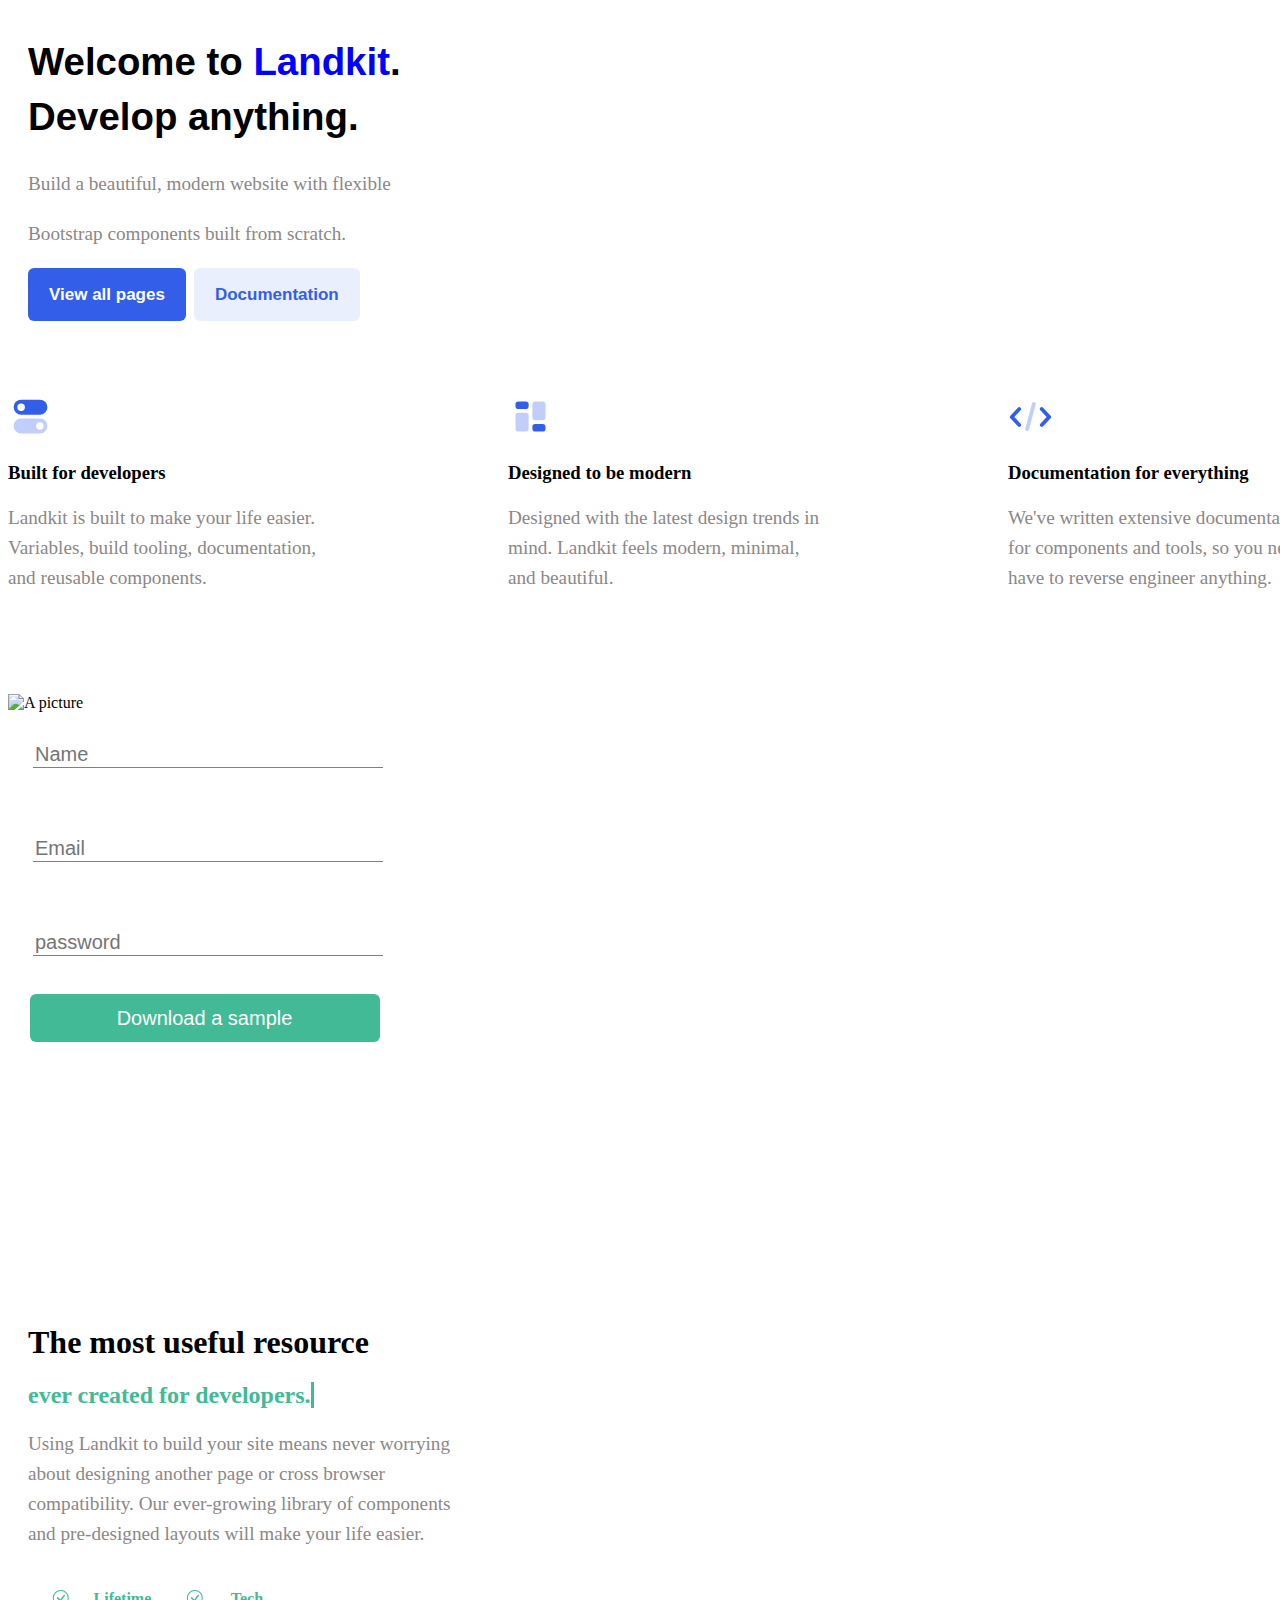
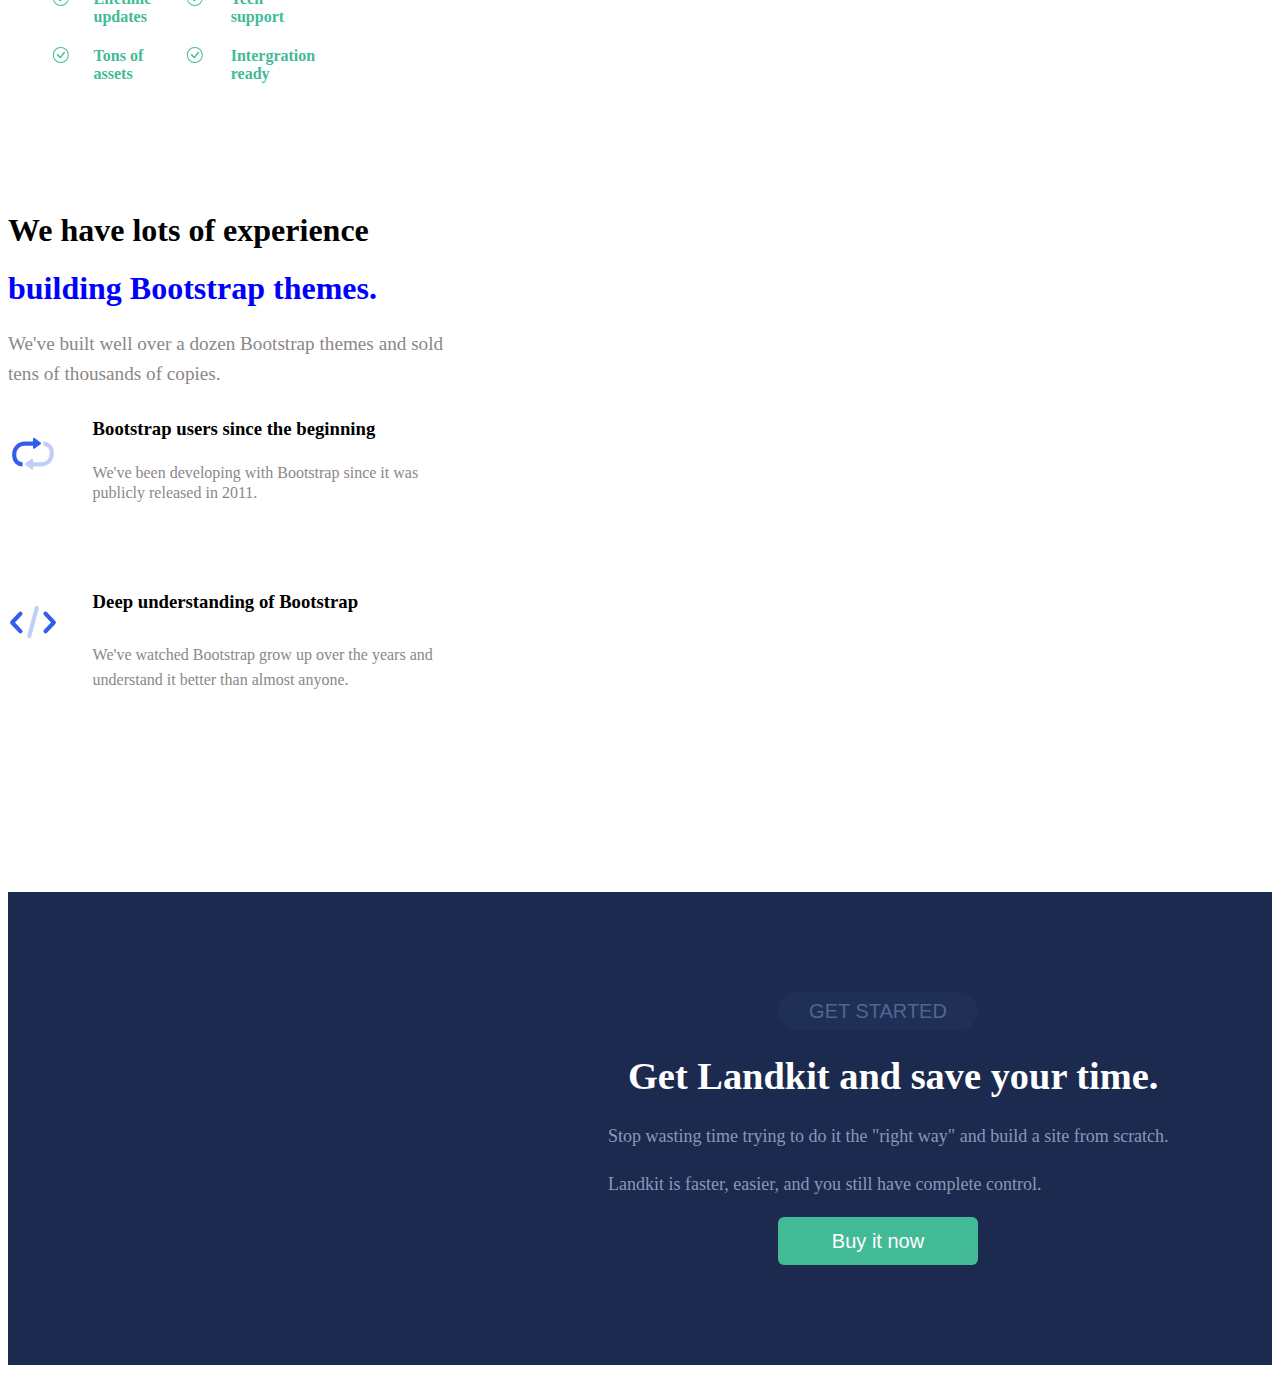
==== index.html @ 974fb0d6 "this is my html" ====
<!DOCTYPE html>
<html lang="en">
  <head>
    <meta charset="UTF-8" />
    <meta name="viewport" content="width=device-width, initial-scale=1.0" />
    <title>EVAN'S Homework WEBSITE</title>
    <link rel="stylesheet" href="index.css" />
    <link 
    href="https://fonts.googleapis.com/css2?family=Open+Sans:wght@300;400;600;700;800&display=swap" 
    rel="stylesheet">
  </head>
  <body>
    <div class="img1">
      <div class="container">
        <div class="h1">
          <h1 class="display-3 text-center text-md-left">
            Welcome to <span class="blueword">Landkit</span>. <br />
            Develop anything.
          </h1>
        </div>
        <div class="paragraph">
          <p>Build a beautiful, modern website with flexible</p>
          <p>Bootstrap components built from scratch.</p>
        </div>
        <div class="buttons">
          <button>View all pages</button>
          <button>Documentation</button>
          </div>
        </div>
      </div>
    </div>





    <!-- IMG 2 -->


    <div class="container2">
        <div class="card">
            <!-- Icon -->
            <div class="Icon">
              <svg
                width="45"
                height="45"
                viewBox="0 0 24 24"
                xmlns="http://www.w3.org/2000/svg"
              >
                <g fill="none" fill-rule="evenodd">
                  <path d="M0 0h24v24H0z" />
                  <path
                    d="M7 3h10a4 4 0 110 8H7a4 4 0 110-8zm0 6a2 2 0 100-4 2 2 0 000 4z"
                    fill="#335EEA"
                  />
                  <path
                    d="M7 13h10a4 4 0 110 8H7a4 4 0 110-8zm10 6a2 2 0 100-4 2 2 0 000 4z"
                    fill="#335EEA"
                    opacity=".3"
                  />
                </g>
              </svg>
            </div>

            <!-- Heading -->
            <h3>Built for developers</h3>

            <!-- Text -->
            <p class="paragraph">
              Landkit is built to make your life easier. 
              <br>
              Variables, build
              tooling, documentation,
              <br> and reusable components.
            </p>
          </div>
          <style>
            *{
              box-sizing: border-box
            }
            .card {
              float: left;
              width: 50%;
            }
          </style>
          <div class="card" data-aos="fade-up" data-aos-delay="50">
            <!-- Icon -->
            <div class="icon text-primary mb-3">
              <svg
                width="45"
                height="45"
                viewBox="0 0 24 24"
                xmlns="http://www.w3.org/2000/svg"
              >
                <g fill="none" fill-rule="evenodd">
                  <path d="M0 0h24v24H0z" />
                  <path
                    d="M5.5 4h4A1.5 1.5 0 0111 5.5v1A1.5 1.5 0 019.5 8h-4A1.5 1.5 0 014 6.5v-1A1.5 1.5 0 015.5 4zm9 12h4a1.5 1.5 0 011.5 1.5v1a1.5 1.5 0 01-1.5 1.5h-4a1.5 1.5 0 01-1.5-1.5v-1a1.5 1.5 0 011.5-1.5z"
                    fill="#335EEA"
                  />
                  <path
                    d="M5.5 10h4a1.5 1.5 0 011.5 1.5v7A1.5 1.5 0 019.5 20h-4A1.5 1.5 0 014 18.5v-7A1.5 1.5 0 015.5 10zm9-6h4A1.5 1.5 0 0120 5.5v7a1.5 1.5 0 01-1.5 1.5h-4a1.5 1.5 0 01-1.5-1.5v-7A1.5 1.5 0 0114.5 4z"
                    fill="#335EEA"
                    opacity=".3"
                  />
                </g>
              </svg>
            </div>

            <!-- Heading -->
            <h3>Designed to be modern</h3>

            <!-- Text -->
            <p class="paragraph">
              Designed with the latest design trends in
              <br> mind. Landkit feels
              modern, minimal,
              <br> and beautiful.
            </p>
            <style>
              *{
                box-sizing: border-box
              }
              .card2 {
                float: left;
                width: 50%;
              }
              .container2 {
                display: flex;
              }
            </style>
          </div>
          <div class="card2" data-aos="fade-up" data-aos-delay="100">
            <!-- Icon -->
            <div class="icon text-primary mb-3">
              <svg
                width="45"
                height="45"
                viewBox="0 0 24 24"
                xmlns="http://www.w3.org/2000/svg"
              >
                <g fill="none" fill-rule="evenodd">
                  <path d="M0 0h24v24H0z" />
                  <path
                    d="M17.272 8.685a1 1 0 111.456-1.37l4 4.25a1 1 0 010 1.37l-4 4.25a1 1 0 01-1.456-1.37l3.355-3.565-3.355-3.565zm-10.544 0L3.373 12.25l3.355 3.565a1 1 0 01-1.456 1.37l-4-4.25a1 1 0 010-1.37l4-4.25a1 1 0 011.456 1.37z"
                    fill="#335EEA"
                  />
                  <rect
                    fill="#335EEA"
                    opacity=".3"
                    transform="rotate(15 12 12)"
                    x="11"
                    y="4"
                    width="2"
                    height="16"
                    rx="1"
                  />
                </g>
              </svg>
            </div>

            <!-- Heading -->
            <h3>Documentation for everything</h3>

            <!-- Text -->
            <p class="paragraph">
              We've written extensive documentation
              <br> for components and tools, so
              you never
              <br> have to reverse engineer anything.
            </p>
          </div>
        </div>
    </div>


    <!-- IMG 3 -->




    <div class="container3">
        <!-- Card -->
        <div class="cardshadow">

          <!-- Image -->
          <img src="https://landkit.goodthemes.co/assets/img/photos/photo-2.jpg" alt="A picture" class="card-img-top">

          <!-- Body -->
          <div class="card-body">

            <!-- Form -->
            <div class="form">
              <form>
              <input type="text" name="Name" class="form-ctrl" placeholder="Name" required>
              <br>
              <input type="email" name="Email" class="form-ctrl" placeholder="Email" required>
              <br>
              <input type="password" name="Password" class="form-ctrl" placeholder="password" required>
              <br>
              <button>Download a sample</button>
              </form>
            </div>
        </div>
      </div>
    </div>

<!-- IMG 4 -->
    <div class="container4">
      <div class="h1-h2">
        <h1>The most useful resource </h1>
        <h2>ever created for <span>developers.</span></h2>
      </div>
      <div class="paragraph">
        <p>Using Landkit to build your site means never worrying <br> about
            designing another page or cross browser <br> compatibility. Our ever-growing library of components <br> and pre-designed layouts will make your life easier.</p>
      </div>
      <div class="checks">
        <div class="right-side">
        <div class="check1">
          <svg width="1em" height="1em" viewBox="0 0 16 16" class="bi bi-check-circle" fill="currentColor" xmlns="http://www.w3.org/2000/svg">
            <path fill-rule="evenodd" d="M8 15A7 7 0 1 0 8 1a7 7 0 0 0 0 14zm0 1A8 8 0 1 0 8 0a8 8 0 0 0 0 16z"/>
            <path fill-rule="evenodd" d="M10.97 4.97a.75.75 0 0 1 1.071 1.05l-3.992 4.99a.75.75 0 0 1-1.08.02L4.324 8.384a.75.75 0 1 1 1.06-1.06l2.094 2.093 3.473-4.425a.236.236 0 0 1 .02-.022z"/>
          </svg>
          <h4>Lifetime updates</h4>
          <style>
            *{
              box-sizing: border-box;
            }
            .check1 svg{
              float: left;
              width: 50%;
            }
            .check1 h4 {
              display: flex;
            }
          </style>
          </div>
          <div class="check2">
          <svg width="1em" height="1em" viewBox="0 0 16 16" class="bi bi-check-circle" fill="currentColor" xmlns="http://www.w3.org/2000/svg">
            <path fill-rule="evenodd" d="M8 15A7 7 0 1 0 8 1a7 7 0 0 0 0 14zm0 1A8 8 0 1 0 8 0a8 8 0 0 0 0 16z"/>
            <path fill-rule="evenodd" d="M10.97 4.97a.75.75 0 0 1 1.071 1.05l-3.992 4.99a.75.75 0 0 1-1.08.02L4.324 8.384a.75.75 0 1 1 1.06-1.06l2.094 2.093 3.473-4.425a.236.236 0 0 1 .02-.022z"/>
          </svg>
          <h4>Tons of assets</h4>
          <style>
            *{
              box-sizing: border-box;
            }
            .check2 svg{
              float: left;
              width: 50%;
            }
            .check2 h4 {
              display: flex;
            }
          </style>
          </div>
          </div> 
          <style>
            *{
              box-sizing: border-box;
            }
            .right-side svg{
              float: left;
              width: 50%;
            }
            .checks {
              display: flex;
            }
          </style>
          <div class="left-side">
          <div class="check3">
          <svg width="1em" height="1em" viewBox="0 0 16 16" class="bi bi-check-circle" fill="currentColor" xmlns="http://www.w3.org/2000/svg">
            <path fill-rule="evenodd" d="M8 15A7 7 0 1 0 8 1a7 7 0 0 0 0 14zm0 1A8 8 0 1 0 8 0a8 8 0 0 0 0 16z"/>
            <path fill-rule="evenodd" d="M10.97 4.97a.75.75 0 0 1 1.071 1.05l-3.992 4.99a.75.75 0 0 1-1.08.02L4.324 8.384a.75.75 0 1 1 1.06-1.06l2.094 2.093 3.473-4.425a.236.236 0 0 1 .02-.022z"/>
          </svg>
          <h4>Tech support</h4>
          <style>
            *{
              box-sizing: border-box;
            }
            .check3 svg{
              float: left;
              width: 50%;
            }
            .check3 h4 {
              display: flex;
            }
          </style>
        </div>
        <div class="check4">
          <svg width="1em" height="1em" viewBox="0 0 16 16" class="bi bi-check-circle" fill="currentColor" xmlns="http://www.w3.org/2000/svg">
            <path fill-rule="evenodd" d="M8 15A7 7 0 1 0 8 1a7 7 0 0 0 0 14zm0 1A8 8 0 1 0 8 0a8 8 0 0 0 0 16z"/>
            <path fill-rule="evenodd" d="M10.97 4.97a.75.75 0 0 1 1.071 1.05l-3.992 4.99a.75.75 0 0 1-1.08.02L4.324 8.384a.75.75 0 1 1 1.06-1.06l2.094 2.093 3.473-4.425a.236.236 0 0 1 .02-.022z"/>
          </svg>
          <h4>Intergration ready</h4>
          <style>
            *{
              box-sizing: border-box;
            }
            .check4 svg{
              float: left;
              width: 50%;
            }
            .check4 h4 {
              display: flex;
            }
          </style>
        </div>
        </div>
        </div>
      </div>
    </div>
    <div class="container5">
      <div class="img5-h1">
        <h1>We have lots of experience</h1>
        <h1><span>building Bootstrap themes.</span></h1>
      </div>
      <div class="paragraph">
        <p>We've built well over a dozen Bootstrap themes and sold
          <br> tens of thousands of copies.</p>
      </div>
      <div class="img5-card1">
        <!-- Icon -->
        <div class="img5-icon1">
          <svg width="50" height="50" viewBox="0 0 24 24" xmlns="http://www.w3.org/2000/svg"><g fill="none" fill-rule="evenodd"><path d="M0 0h24v24H0z"></path><path d="M12 8H8a4 4 0 00-4 4v1a3 3 0 003 3v2a5 5 0 01-5-5v-1a6 6 0 016-6h4V4.728a.5.5 0 01.8-.4l2.856 2.133a.5.5 0 01-.001.802l-2.857 2.121A.5.5 0 0112 8.983V8z" fill="#335EEA"></path><path d="M12.058 16H16a4 4 0 004-4v-1a3 3 0 00-3-3V6a5 5 0 015 5v1a6 6 0 01-6 6h-3.942v.983a.5.5 0 01-.798.401l-2.857-2.12a.5.5 0 010-.803l2.856-2.134a.5.5 0 01.8.401V16z" fill="#335EEA" opacity=".3"></path></g></svg>
        </div>
        <div class="img5-h3">
          <h3>Bootstrap users since the beginning</h3>
        </div>
        <div class="img5-paragraph">
          <p>We've been developing with Bootstrap since it was 
           <br> publicly released in 2011.</p>
        </div>
        <style>
          *{
            box-sizing: border-box;
              }
          .img5-icon1{
            float: left;
            width: 18%;
          }
          .img5-paragraph{
            display: flex;
          }
        </style>   
      </div>
      <div class="img5-card2">
        <div class="img5-icon2">
          <svg width="50" height="50" viewBox="0 0 24 24" xmlns="http://www.w3.org/2000/svg"><g fill="none" fill-rule="evenodd"><path d="M0 0h24v24H0z"></path><path d="M17.272 8.685a1 1 0 111.456-1.37l4 4.25a1 1 0 010 1.37l-4 4.25a1 1 0 01-1.456-1.37l3.355-3.565-3.355-3.565zm-10.544 0L3.373 12.25l3.355 3.565a1 1 0 01-1.456 1.37l-4-4.25a1 1 0 010-1.37l4-4.25a1 1 0 011.456 1.37z" fill="#335EEA"></path><rect fill="#335EEA" opacity=".3" transform="rotate(15 12 12)" x="11" y="4" width="2" height="16" rx="1"></rect></g></svg>
        </div>
        <div class="img5-h32">
          <h3>Deep understanding of Bootstrap</h3>
        </div>
        <div class="img5-paragraph2">
          <p>
            We've watched Bootstrap grow up over the years and 
           <br> understand it better than almost anyone.
          </p>
        </div>
        <style>
          *{
            box-sizing: border-box;
              }
          .img5-icon2{
            float: left;
            width: 18%;
          }
          .img5-paragraph2{
            display: flex;
          }
        </style>
      </div>
    </div>


    <!-- IMG 6 -->

    <div class="container6">
      <div class="button6">
        <button>GET STARTED</button>
      </div>
      <div class="h16">
        <h1>Get Landkit and save your time.</h1>
      </div>
      <div class="p6">
        <p>Stop wasting time trying to do it the "right way" and build a site from scratch.</p> <p> Landkit is faster, easier, and you still have complete control.</p>
      </div>
      <div class="button7">
        <button>Buy it now</button>
      </div>
    </div>
  </body>
</html>
---- index.css ----
.container {
  background-color: white;
  height: 114px;
  width: 480px;
  display: inline-block;
  padding-left: 20px;
  padding-right: 20px;
  position: relative;
}

.h1 {
  line-height: 55px;
  font-size: larger;
  font-family: "Quicksand", sans-serif;
  font-family: "Raleway", sans-serif;
}

.blueword {
  color: blue;
}

.paragraph {
  line-height: 15px;
  font-weight: 400;
  font-size: larger;
  color: rgb(139, 135, 135);
}

.buttons button {
  padding: 13px 20px;
  border: 1px solid transparent;
  background-color: rgb(51, 94, 234);
  color: white;
  font-size: 17px;
  font-weight: 600;
  line-height: 25px;
  margin-right: 4px;
  border-radius: 6px;
  text-align: center;
  cursor: pointer;
  transition-duration: 0.25s;
}

.buttons button:hover {
  box-shadow: 0 1rem 2.5rem rgba(22, 28, 45, 0.1),
    0 0.5rem 1rem -0.75rem rgba(22, 28, 45, 0.1);
  transform: translate3d(0, -3px, 0);
}

.buttons button:last-of-type {
  color: #335eea;
  background-color: rgba(51, 94, 234, 0.1);
}

/* IMG 2 */
.container2 {
  height: 10px;
  width: 1500px;
  background-color: white;
  padding-top: 90px;
}

.h3 {
  font-size: larger;
}

.Icon {
  position: relative;
  display: inline-block;
}

.paragraph {
  line-height: 30px;
}

/* IMG 3 */
.container3 {
  display: block;
  height: 610px;
  width: 393px;
  padding-top: 300px;
  background: transparent;
}

.card-img-top {
  height: 262px;
  width: 393px;
}

.form-ctrl {
  width: 350px;
  background: transparent;
  border: none;
  outline: none;
  border-bottom: 1px solid gray;
  color: white;
  font-size: 20px;
  margin-bottom: 20px;
  margin-left: 25px;
  margin-top: 30px;
  display: flex;
  align-items: center;
  justify-content: space-between;
}

.input {
  height: 45px;
  width: 59;
}

.form button {
  padding: 13px 20px;
  border: 1px solid transparent;
  background-color: #42ba96;
  color: white;
  width: 350px;
  font-size: 20px;
  font-weight: 300px;
  line-height: 20px;
  margin-right: auto;
  margin-left: auto;
  border-radius: 6px;
  text-align: center;
  cursor: pointer;
  transition: 0.2s;
  display: flex;
  align-items: flex-end;
  justify-content: center;
}

.form button:hover {
  box-shadow: 0 1rem 2.5rem rgba(22, 28, 45, 0.1),
    0 0.5rem 1rem -0.75rem rgba(22, 28, 45, 0.1);
  transform: translate3d(0, -3px, 0);
}

.form button:last-of-type {
  color: white;
  background-color: #42ba96;
}

/* IMG 4 */

.container4 {
  display: block;
  padding: 20px 20px;
  height: 408px;
  width: 500px;
}

.h1-h2 {
  margin-top: 300px;
}

.h1-h2 h2 {
  color: #42ba96;
}

.h1-h2 span {
  animation: type 3s steps(11);
  overflow: hidden;
  white-space: nowrap;
  border-right: 3px solid #42ba96;
  width: 22ch;
}

@keyframes type {
  0% {
    width: 0ch;
  }
  100% {
    width: 22ch;
  }
}

.checks {
  width: 500px;
}

.checks svg {
  color: #42ba96;
  display: flex;
}

.checks h4 {
  color: #42ba96;
}

/* IMG 5 */
.container5 {
  height: 480px;
  width: 460px;
}

.img5-h1 {
  margin-top: 400px;
}

.img5-h1 h1 span {
  color: blue;
}

.img5-paragraph {
  line-height: 20px;
  color: rgb(139, 135, 135);
}

.img5-card1 {
  width: 470px;
  height: 150px;
}

.img5-card1 h3 {
  margin-top: 40px;
  line-height: 0px;
}

.img5-card2 {
  width: 470px;
  height: 100px;
}

.img5-paragraph2 {
  line-height: 25px;
  color: rgb(139, 135, 135);
}

.img5-h32 {
  line-height: 10px;
}

/* IMG 6 */
.container6 {
  margin-top: 200px;
  height: 1660;
  width: 1662;
  background-color: #1b2a4e;
  padding-top: 100px;
  padding-bottom: 100px;
}

.button6 button {
  padding: 13px 20px;
  border: 1px solid transparent;
  background-color: rgba(80, 102, 144, 0.1);
  color: #506690;
  width: 200px;
  font-size: 20px;
  font-weight: 300px;
  line-height: 10px;
  margin-left: 770px;
  border-radius: 30px;
  text-align: center;
  cursor: pointer;
  transition: 0.2s;
  display: flex;
  align-items: flex-end;
  justify-content: center;
}

.button6 button:last-of-type {
  color: #506690;
  background-color: rgba(80, 102, 144, 0.1);
}

.h16 {
  color: white;
  margin-left: 620px;
  line-height: 40px;
  font-size: larger;
}

.p6 {
  color: #869ab8;
  margin-left: 600px;
  line-height: 30px;
  font-size: large;
}

.button7 button {
  padding: 13px 20px;
  border: 1px solid transparent;
  background-color: #42ba96;
  color: white;
  width: 200px;
  font-size: 20px;
  font-weight: 300px;
  line-height: 20px;
  margin-left: 770px;
  border-radius: 6px;
  text-align: center;
  cursor: pointer;
  transition: 0.2s;
  display: flex;
  align-items: flex-end;
  justify-content: center;
}

.button7 button:hover {
  box-shadow: 0 1rem 2.5rem rgba(22, 28, 45, 0.1),
    0 0.5rem 1rem -0.75rem rgba(22, 28, 45, 0.1);
  transform: translate3d(0, -3px, 0);
}

.button7 button:last-of-type {
  color: white;
  background-color: #42ba96;
}
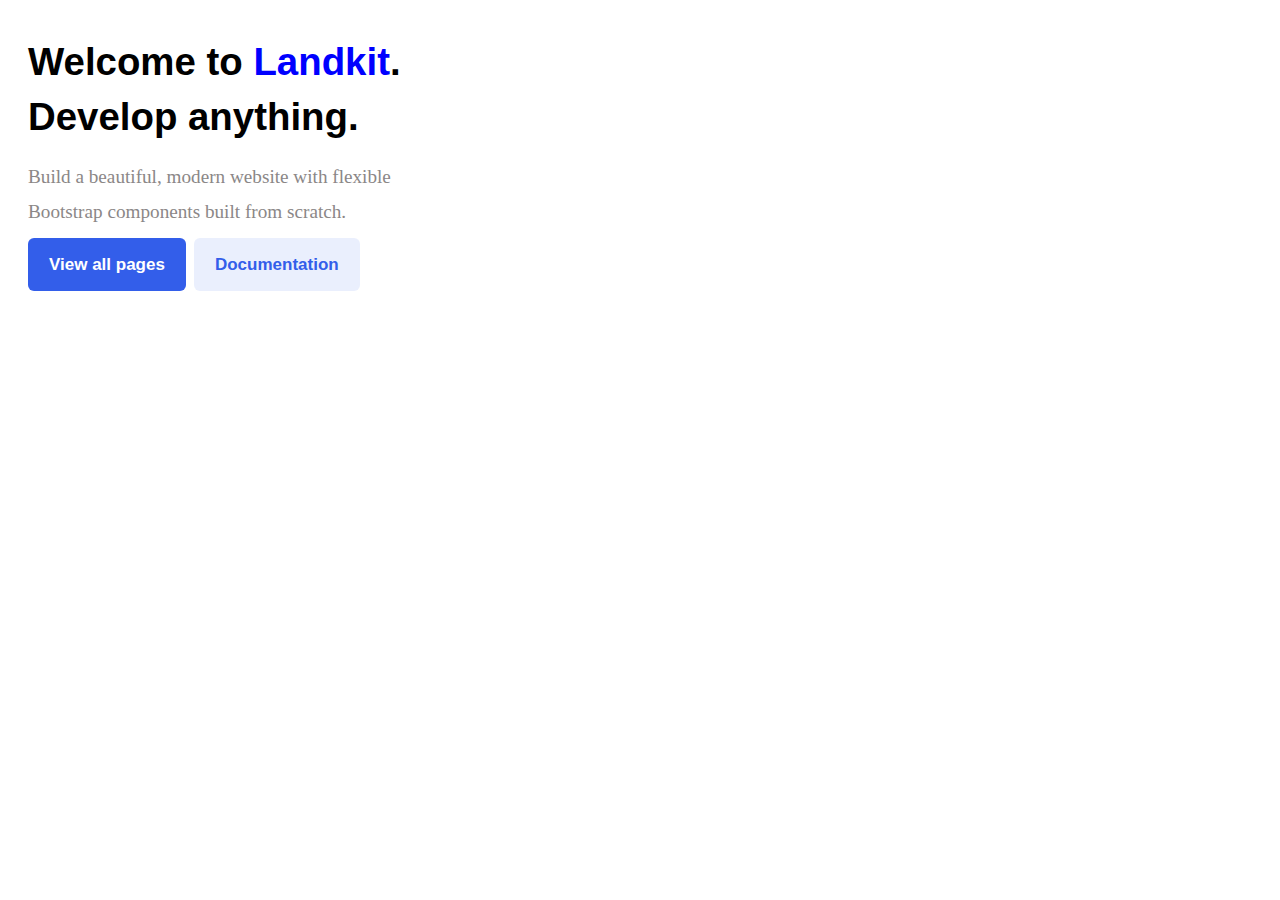
==== commit 29bd6544: "changed" ====
--- a/index.html
+++ b/index.html
@@ -29,366 +29,5 @@
         </div>
       </div>
     </div>
-
-
-
-
-
-    <!-- IMG 2 -->
-
-
-    <div class="container2">
-        <div class="card">
-            <!-- Icon -->
-            <div class="Icon">
-              <svg
-                width="45"
-                height="45"
-                viewBox="0 0 24 24"
-                xmlns="http://www.w3.org/2000/svg"
-              >
-                <g fill="none" fill-rule="evenodd">
-                  <path d="M0 0h24v24H0z" />
-                  <path
-                    d="M7 3h10a4 4 0 110 8H7a4 4 0 110-8zm0 6a2 2 0 100-4 2 2 0 000 4z"
-                    fill="#335EEA"
-                  />
-                  <path
-                    d="M7 13h10a4 4 0 110 8H7a4 4 0 110-8zm10 6a2 2 0 100-4 2 2 0 000 4z"
-                    fill="#335EEA"
-                    opacity=".3"
-                  />
-                </g>
-              </svg>
-            </div>
-
-            <!-- Heading -->
-            <h3>Built for developers</h3>
-
-            <!-- Text -->
-            <p class="paragraph">
-              Landkit is built to make your life easier. 
-              <br>
-              Variables, build
-              tooling, documentation,
-              <br> and reusable components.
-            </p>
-          </div>
-          <style>
-            *{
-              box-sizing: border-box
-            }
-            .card {
-              float: left;
-              width: 50%;
-            }
-          </style>
-          <div class="card" data-aos="fade-up" data-aos-delay="50">
-            <!-- Icon -->
-            <div class="icon text-primary mb-3">
-              <svg
-                width="45"
-                height="45"
-                viewBox="0 0 24 24"
-                xmlns="http://www.w3.org/2000/svg"
-              >
-                <g fill="none" fill-rule="evenodd">
-                  <path d="M0 0h24v24H0z" />
-                  <path
-                    d="M5.5 4h4A1.5 1.5 0 0111 5.5v1A1.5 1.5 0 019.5 8h-4A1.5 1.5 0 014 6.5v-1A1.5 1.5 0 015.5 4zm9 12h4a1.5 1.5 0 011.5 1.5v1a1.5 1.5 0 01-1.5 1.5h-4a1.5 1.5 0 01-1.5-1.5v-1a1.5 1.5 0 011.5-1.5z"
-                    fill="#335EEA"
-                  />
-                  <path
-                    d="M5.5 10h4a1.5 1.5 0 011.5 1.5v7A1.5 1.5 0 019.5 20h-4A1.5 1.5 0 014 18.5v-7A1.5 1.5 0 015.5 10zm9-6h4A1.5 1.5 0 0120 5.5v7a1.5 1.5 0 01-1.5 1.5h-4a1.5 1.5 0 01-1.5-1.5v-7A1.5 1.5 0 0114.5 4z"
-                    fill="#335EEA"
-                    opacity=".3"
-                  />
-                </g>
-              </svg>
-            </div>
-
-            <!-- Heading -->
-            <h3>Designed to be modern</h3>
-
-            <!-- Text -->
-            <p class="paragraph">
-              Designed with the latest design trends in
-              <br> mind. Landkit feels
-              modern, minimal,
-              <br> and beautiful.
-            </p>
-            <style>
-              *{
-                box-sizing: border-box
-              }
-              .card2 {
-                float: left;
-                width: 50%;
-              }
-              .container2 {
-                display: flex;
-              }
-            </style>
-          </div>
-          <div class="card2" data-aos="fade-up" data-aos-delay="100">
-            <!-- Icon -->
-            <div class="icon text-primary mb-3">
-              <svg
-                width="45"
-                height="45"
-                viewBox="0 0 24 24"
-                xmlns="http://www.w3.org/2000/svg"
-              >
-                <g fill="none" fill-rule="evenodd">
-                  <path d="M0 0h24v24H0z" />
-                  <path
-                    d="M17.272 8.685a1 1 0 111.456-1.37l4 4.25a1 1 0 010 1.37l-4 4.25a1 1 0 01-1.456-1.37l3.355-3.565-3.355-3.565zm-10.544 0L3.373 12.25l3.355 3.565a1 1 0 01-1.456 1.37l-4-4.25a1 1 0 010-1.37l4-4.25a1 1 0 011.456 1.37z"
-                    fill="#335EEA"
-                  />
-                  <rect
-                    fill="#335EEA"
-                    opacity=".3"
-                    transform="rotate(15 12 12)"
-                    x="11"
-                    y="4"
-                    width="2"
-                    height="16"
-                    rx="1"
-                  />
-                </g>
-              </svg>
-            </div>
-
-            <!-- Heading -->
-            <h3>Documentation for everything</h3>
-
-            <!-- Text -->
-            <p class="paragraph">
-              We've written extensive documentation
-              <br> for components and tools, so
-              you never
-              <br> have to reverse engineer anything.
-            </p>
-          </div>
-        </div>
-    </div>
-
-
-    <!-- IMG 3 -->
-
-
-
-
-    <div class="container3">
-        <!-- Card -->
-        <div class="cardshadow">
-
-          <!-- Image -->
-          <img src="https://landkit.goodthemes.co/assets/img/photos/photo-2.jpg" alt="A picture" class="card-img-top">
-
-          <!-- Body -->
-          <div class="card-body">
-
-            <!-- Form -->
-            <div class="form">
-              <form>
-              <input type="text" name="Name" class="form-ctrl" placeholder="Name" required>
-              <br>
-              <input type="email" name="Email" class="form-ctrl" placeholder="Email" required>
-              <br>
-              <input type="password" name="Password" class="form-ctrl" placeholder="password" required>
-              <br>
-              <button>Download a sample</button>
-              </form>
-            </div>
-        </div>
-      </div>
-    </div>
-
-<!-- IMG 4 -->
-    <div class="container4">
-      <div class="h1-h2">
-        <h1>The most useful resource </h1>
-        <h2>ever created for <span>developers.</span></h2>
-      </div>
-      <div class="paragraph">
-        <p>Using Landkit to build your site means never worrying <br> about
-            designing another page or cross browser <br> compatibility. Our ever-growing library of components <br> and pre-designed layouts will make your life easier.</p>
-      </div>
-      <div class="checks">
-        <div class="right-side">
-        <div class="check1">
-          <svg width="1em" height="1em" viewBox="0 0 16 16" class="bi bi-check-circle" fill="currentColor" xmlns="http://www.w3.org/2000/svg">
-            <path fill-rule="evenodd" d="M8 15A7 7 0 1 0 8 1a7 7 0 0 0 0 14zm0 1A8 8 0 1 0 8 0a8 8 0 0 0 0 16z"/>
-            <path fill-rule="evenodd" d="M10.97 4.97a.75.75 0 0 1 1.071 1.05l-3.992 4.99a.75.75 0 0 1-1.08.02L4.324 8.384a.75.75 0 1 1 1.06-1.06l2.094 2.093 3.473-4.425a.236.236 0 0 1 .02-.022z"/>
-          </svg>
-          <h4>Lifetime updates</h4>
-          <style>
-            *{
-              box-sizing: border-box;
-            }
-            .check1 svg{
-              float: left;
-              width: 50%;
-            }
-            .check1 h4 {
-              display: flex;
-            }
-          </style>
-          </div>
-          <div class="check2">
-          <svg width="1em" height="1em" viewBox="0 0 16 16" class="bi bi-check-circle" fill="currentColor" xmlns="http://www.w3.org/2000/svg">
-            <path fill-rule="evenodd" d="M8 15A7 7 0 1 0 8 1a7 7 0 0 0 0 14zm0 1A8 8 0 1 0 8 0a8 8 0 0 0 0 16z"/>
-            <path fill-rule="evenodd" d="M10.97 4.97a.75.75 0 0 1 1.071 1.05l-3.992 4.99a.75.75 0 0 1-1.08.02L4.324 8.384a.75.75 0 1 1 1.06-1.06l2.094 2.093 3.473-4.425a.236.236 0 0 1 .02-.022z"/>
-          </svg>
-          <h4>Tons of assets</h4>
-          <style>
-            *{
-              box-sizing: border-box;
-            }
-            .check2 svg{
-              float: left;
-              width: 50%;
-            }
-            .check2 h4 {
-              display: flex;
-            }
-          </style>
-          </div>
-          </div> 
-          <style>
-            *{
-              box-sizing: border-box;
-            }
-            .right-side svg{
-              float: left;
-              width: 50%;
-            }
-            .checks {
-              display: flex;
-            }
-          </style>
-          <div class="left-side">
-          <div class="check3">
-          <svg width="1em" height="1em" viewBox="0 0 16 16" class="bi bi-check-circle" fill="currentColor" xmlns="http://www.w3.org/2000/svg">
-            <path fill-rule="evenodd" d="M8 15A7 7 0 1 0 8 1a7 7 0 0 0 0 14zm0 1A8 8 0 1 0 8 0a8 8 0 0 0 0 16z"/>
-            <path fill-rule="evenodd" d="M10.97 4.97a.75.75 0 0 1 1.071 1.05l-3.992 4.99a.75.75 0 0 1-1.08.02L4.324 8.384a.75.75 0 1 1 1.06-1.06l2.094 2.093 3.473-4.425a.236.236 0 0 1 .02-.022z"/>
-          </svg>
-          <h4>Tech support</h4>
-          <style>
-            *{
-              box-sizing: border-box;
-            }
-            .check3 svg{
-              float: left;
-              width: 50%;
-            }
-            .check3 h4 {
-              display: flex;
-            }
-          </style>
-        </div>
-        <div class="check4">
-          <svg width="1em" height="1em" viewBox="0 0 16 16" class="bi bi-check-circle" fill="currentColor" xmlns="http://www.w3.org/2000/svg">
-            <path fill-rule="evenodd" d="M8 15A7 7 0 1 0 8 1a7 7 0 0 0 0 14zm0 1A8 8 0 1 0 8 0a8 8 0 0 0 0 16z"/>
-            <path fill-rule="evenodd" d="M10.97 4.97a.75.75 0 0 1 1.071 1.05l-3.992 4.99a.75.75 0 0 1-1.08.02L4.324 8.384a.75.75 0 1 1 1.06-1.06l2.094 2.093 3.473-4.425a.236.236 0 0 1 .02-.022z"/>
-          </svg>
-          <h4>Intergration ready</h4>
-          <style>
-            *{
-              box-sizing: border-box;
-            }
-            .check4 svg{
-              float: left;
-              width: 50%;
-            }
-            .check4 h4 {
-              display: flex;
-            }
-          </style>
-        </div>
-        </div>
-        </div>
-      </div>
-    </div>
-    <div class="container5">
-      <div class="img5-h1">
-        <h1>We have lots of experience</h1>
-        <h1><span>building Bootstrap themes.</span></h1>
-      </div>
-      <div class="paragraph">
-        <p>We've built well over a dozen Bootstrap themes and sold
-          <br> tens of thousands of copies.</p>
-      </div>
-      <div class="img5-card1">
-        <!-- Icon -->
-        <div class="img5-icon1">
-          <svg width="50" height="50" viewBox="0 0 24 24" xmlns="http://www.w3.org/2000/svg"><g fill="none" fill-rule="evenodd"><path d="M0 0h24v24H0z"></path><path d="M12 8H8a4 4 0 00-4 4v1a3 3 0 003 3v2a5 5 0 01-5-5v-1a6 6 0 016-6h4V4.728a.5.5 0 01.8-.4l2.856 2.133a.5.5 0 01-.001.802l-2.857 2.121A.5.5 0 0112 8.983V8z" fill="#335EEA"></path><path d="M12.058 16H16a4 4 0 004-4v-1a3 3 0 00-3-3V6a5 5 0 015 5v1a6 6 0 01-6 6h-3.942v.983a.5.5 0 01-.798.401l-2.857-2.12a.5.5 0 010-.803l2.856-2.134a.5.5 0 01.8.401V16z" fill="#335EEA" opacity=".3"></path></g></svg>
-        </div>
-        <div class="img5-h3">
-          <h3>Bootstrap users since the beginning</h3>
-        </div>
-        <div class="img5-paragraph">
-          <p>We've been developing with Bootstrap since it was 
-           <br> publicly released in 2011.</p>
-        </div>
-        <style>
-          *{
-            box-sizing: border-box;
-              }
-          .img5-icon1{
-            float: left;
-            width: 18%;
-          }
-          .img5-paragraph{
-            display: flex;
-          }
-        </style>   
-      </div>
-      <div class="img5-card2">
-        <div class="img5-icon2">
-          <svg width="50" height="50" viewBox="0 0 24 24" xmlns="http://www.w3.org/2000/svg"><g fill="none" fill-rule="evenodd"><path d="M0 0h24v24H0z"></path><path d="M17.272 8.685a1 1 0 111.456-1.37l4 4.25a1 1 0 010 1.37l-4 4.25a1 1 0 01-1.456-1.37l3.355-3.565-3.355-3.565zm-10.544 0L3.373 12.25l3.355 3.565a1 1 0 01-1.456 1.37l-4-4.25a1 1 0 010-1.37l4-4.25a1 1 0 011.456 1.37z" fill="#335EEA"></path><rect fill="#335EEA" opacity=".3" transform="rotate(15 12 12)" x="11" y="4" width="2" height="16" rx="1"></rect></g></svg>
-        </div>
-        <div class="img5-h32">
-          <h3>Deep understanding of Bootstrap</h3>
-        </div>
-        <div class="img5-paragraph2">
-          <p>
-            We've watched Bootstrap grow up over the years and 
-           <br> understand it better than almost anyone.
-          </p>
-        </div>
-        <style>
-          *{
-            box-sizing: border-box;
-              }
-          .img5-icon2{
-            float: left;
-            width: 18%;
-          }
-          .img5-paragraph2{
-            display: flex;
-          }
-        </style>
-      </div>
-    </div>
-
-
-    <!-- IMG 6 -->
-
-    <div class="container6">
-      <div class="button6">
-        <button>GET STARTED</button>
-      </div>
-      <div class="h16">
-        <h1>Get Landkit and save your time.</h1>
-      </div>
-      <div class="p6">
-        <p>Stop wasting time trying to do it the "right way" and build a site from scratch.</p> <p> Landkit is faster, easier, and you still have complete control.</p>
-      </div>
-      <div class="button7">
-        <button>Buy it now</button>
-      </div>
-    </div>
   </body>
 </html>--- a/index.css
+++ b/index.css
@@ -51,258 +51,3 @@
   color: #335eea;
   background-color: rgba(51, 94, 234, 0.1);
 }
-
-/* IMG 2 */
-.container2 {
-  height: 10px;
-  width: 1500px;
-  background-color: white;
-  padding-top: 90px;
-}
-
-.h3 {
-  font-size: larger;
-}
-
-.Icon {
-  position: relative;
-  display: inline-block;
-}
-
-.paragraph {
-  line-height: 30px;
-}
-
-/* IMG 3 */
-.container3 {
-  display: block;
-  height: 610px;
-  width: 393px;
-  padding-top: 300px;
-  background: transparent;
-}
-
-.card-img-top {
-  height: 262px;
-  width: 393px;
-}
-
-.form-ctrl {
-  width: 350px;
-  background: transparent;
-  border: none;
-  outline: none;
-  border-bottom: 1px solid gray;
-  color: white;
-  font-size: 20px;
-  margin-bottom: 20px;
-  margin-left: 25px;
-  margin-top: 30px;
-  display: flex;
-  align-items: center;
-  justify-content: space-between;
-}
-
-.input {
-  height: 45px;
-  width: 59;
-}
-
-.form button {
-  padding: 13px 20px;
-  border: 1px solid transparent;
-  background-color: #42ba96;
-  color: white;
-  width: 350px;
-  font-size: 20px;
-  font-weight: 300px;
-  line-height: 20px;
-  margin-right: auto;
-  margin-left: auto;
-  border-radius: 6px;
-  text-align: center;
-  cursor: pointer;
-  transition: 0.2s;
-  display: flex;
-  align-items: flex-end;
-  justify-content: center;
-}
-
-.form button:hover {
-  box-shadow: 0 1rem 2.5rem rgba(22, 28, 45, 0.1),
-    0 0.5rem 1rem -0.75rem rgba(22, 28, 45, 0.1);
-  transform: translate3d(0, -3px, 0);
-}
-
-.form button:last-of-type {
-  color: white;
-  background-color: #42ba96;
-}
-
-/* IMG 4 */
-
-.container4 {
-  display: block;
-  padding: 20px 20px;
-  height: 408px;
-  width: 500px;
-}
-
-.h1-h2 {
-  margin-top: 300px;
-}
-
-.h1-h2 h2 {
-  color: #42ba96;
-}
-
-.h1-h2 span {
-  animation: type 3s steps(11);
-  overflow: hidden;
-  white-space: nowrap;
-  border-right: 3px solid #42ba96;
-  width: 22ch;
-}
-
-@keyframes type {
-  0% {
-    width: 0ch;
-  }
-  100% {
-    width: 22ch;
-  }
-}
-
-.checks {
-  width: 500px;
-}
-
-.checks svg {
-  color: #42ba96;
-  display: flex;
-}
-
-.checks h4 {
-  color: #42ba96;
-}
-
-/* IMG 5 */
-.container5 {
-  height: 480px;
-  width: 460px;
-}
-
-.img5-h1 {
-  margin-top: 400px;
-}
-
-.img5-h1 h1 span {
-  color: blue;
-}
-
-.img5-paragraph {
-  line-height: 20px;
-  color: rgb(139, 135, 135);
-}
-
-.img5-card1 {
-  width: 470px;
-  height: 150px;
-}
-
-.img5-card1 h3 {
-  margin-top: 40px;
-  line-height: 0px;
-}
-
-.img5-card2 {
-  width: 470px;
-  height: 100px;
-}
-
-.img5-paragraph2 {
-  line-height: 25px;
-  color: rgb(139, 135, 135);
-}
-
-.img5-h32 {
-  line-height: 10px;
-}
-
-/* IMG 6 */
-.container6 {
-  margin-top: 200px;
-  height: 1660;
-  width: 1662;
-  background-color: #1b2a4e;
-  padding-top: 100px;
-  padding-bottom: 100px;
-}
-
-.button6 button {
-  padding: 13px 20px;
-  border: 1px solid transparent;
-  background-color: rgba(80, 102, 144, 0.1);
-  color: #506690;
-  width: 200px;
-  font-size: 20px;
-  font-weight: 300px;
-  line-height: 10px;
-  margin-left: 770px;
-  border-radius: 30px;
-  text-align: center;
-  cursor: pointer;
-  transition: 0.2s;
-  display: flex;
-  align-items: flex-end;
-  justify-content: center;
-}
-
-.button6 button:last-of-type {
-  color: #506690;
-  background-color: rgba(80, 102, 144, 0.1);
-}
-
-.h16 {
-  color: white;
-  margin-left: 620px;
-  line-height: 40px;
-  font-size: larger;
-}
-
-.p6 {
-  color: #869ab8;
-  margin-left: 600px;
-  line-height: 30px;
-  font-size: large;
-}
-
-.button7 button {
-  padding: 13px 20px;
-  border: 1px solid transparent;
-  background-color: #42ba96;
-  color: white;
-  width: 200px;
-  font-size: 20px;
-  font-weight: 300px;
-  line-height: 20px;
-  margin-left: 770px;
-  border-radius: 6px;
-  text-align: center;
-  cursor: pointer;
-  transition: 0.2s;
-  display: flex;
-  align-items: flex-end;
-  justify-content: center;
-}
-
-.button7 button:hover {
-  box-shadow: 0 1rem 2.5rem rgba(22, 28, 45, 0.1),
-    0 0.5rem 1rem -0.75rem rgba(22, 28, 45, 0.1);
-  transform: translate3d(0, -3px, 0);
-}
-
-.button7 button:last-of-type {
-  color: white;
-  background-color: #42ba96;
-}
